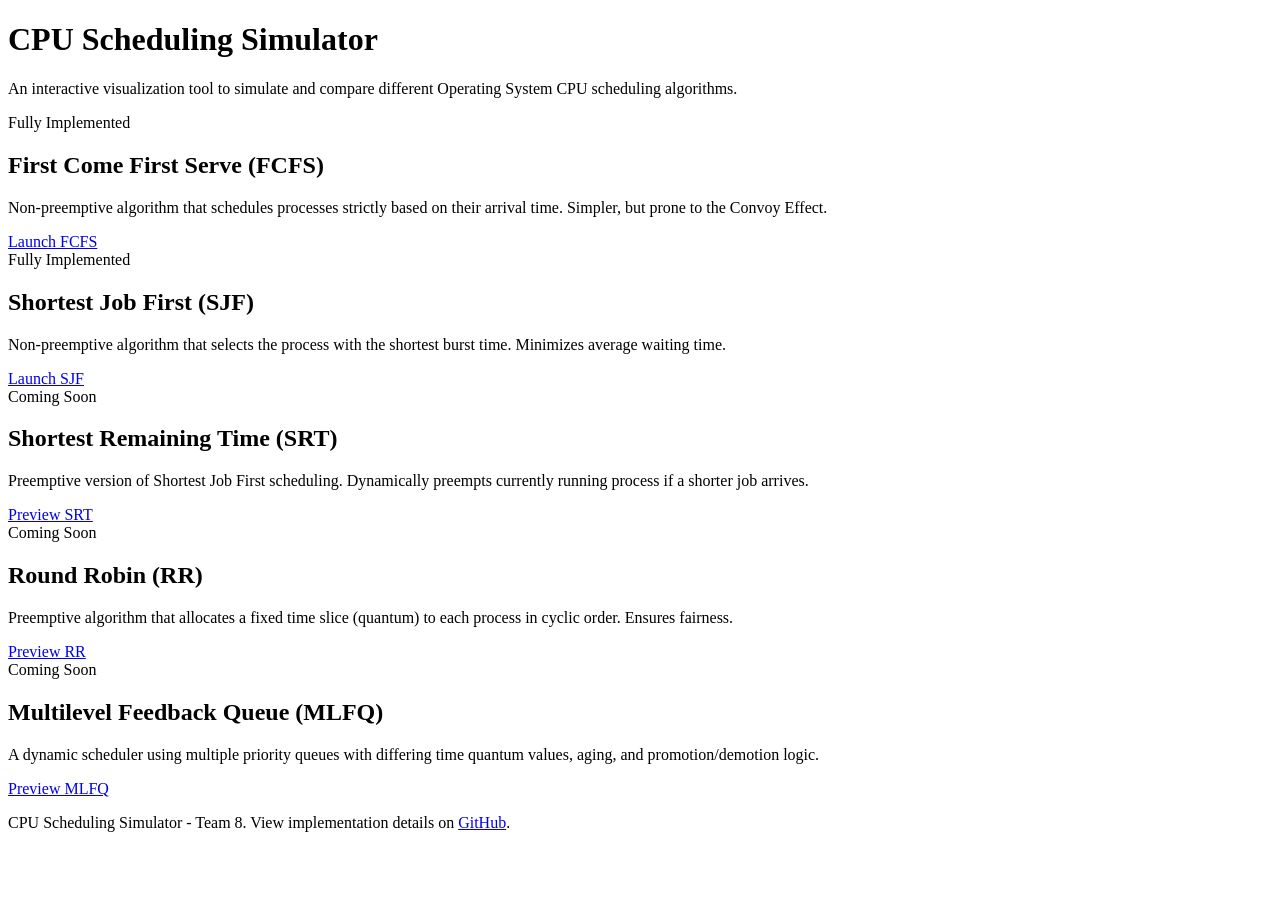
==== UI/index.html @ 731acb19 "connect all ui pages" ====
<!DOCTYPE html>
<html lang="en">
<head>
    <meta charset="UTF-8">
    <meta name="viewport" content="width=device-width, initial-scale=1.0">
    <title>CPU Scheduling Simulator</title>
    <link rel="stylesheet" href="style.css">
</head>
<body>
    <div class="container">
        <header>
            <h1>CPU Scheduling Simulator</h1>
            <p class="subtitle">An interactive visualization tool to simulate and compare different Operating System CPU scheduling algorithms.</p>
        </header>

        <main>
            <section class="grid-dashboard">
                <!-- FCFS Card -->
                <div class="card">
                    <div>
                        <span class="badge badge-active">Fully Implemented</span>
                        <h2 class="card-title">First Come First Serve (FCFS)</h2>
                        <p class="card-desc">Non-preemptive algorithm that schedules processes strictly based on their arrival time. Simpler, but prone to the Convoy Effect.</p>
                    </div>
                    <a href="FCFS.html" class="btn btn-primary">Launch FCFS</a>
                </div>

                <!-- SJF Card -->
                <div class="card">
                    <div>
                        <span class="badge badge-active">Fully Implemented</span>
                        <h2 class="card-title">Shortest Job First (SJF)</h2>
                        <p class="card-desc">Non-preemptive algorithm that selects the process with the shortest burst time. Minimizes average waiting time.</p>
                    </div>
                    <a href="SJF.html" class="btn btn-primary">Launch SJF</a>
                </div>

                <!-- SRT Card -->
                <div class="card disabled">
                    <div>
                        <span class="badge badge-soon">Coming Soon</span>
                        <h2 class="card-title">Shortest Remaining Time (SRT)</h2>
                        <p class="card-desc">Preemptive version of Shortest Job First scheduling. Dynamically preempts currently running process if a shorter job arrives.</p>
                    </div>
                    <a href="SRT.html" class="btn btn-secondary">Preview SRT</a>
                </div>

                <!-- RR Card -->
                <div class="card disabled">
                    <div>
                        <span class="badge badge-soon">Coming Soon</span>
                        <h2 class="card-title">Round Robin (RR)</h2>
                        <p class="card-desc">Preemptive algorithm that allocates a fixed time slice (quantum) to each process in cyclic order. Ensures fairness.</p>
                    </div>
                    <a href="RR.html" class="btn btn-secondary">Preview RR</a>
                </div>

                <!-- MLFQ Card -->
                <div class="card disabled">
                    <div>
                        <span class="badge badge-soon">Coming Soon</span>
                        <h2 class="card-title">Multilevel Feedback Queue (MLFQ)</h2>
                        <p class="card-desc">A dynamic scheduler using multiple priority queues with differing time quantum values, aging, and promotion/demotion logic.</p>
                    </div>
                    <a href="MLFQ.html" class="btn btn-secondary">Preview MLFQ</a>
                </div>
            </section>
        </main>

        <footer>
            <p>CPU Scheduling Simulator - Team 8. View implementation details on <a href="https://github.com/" target="_blank">GitHub</a>.</p>
        </footer>
    </div>
</body>
</html>
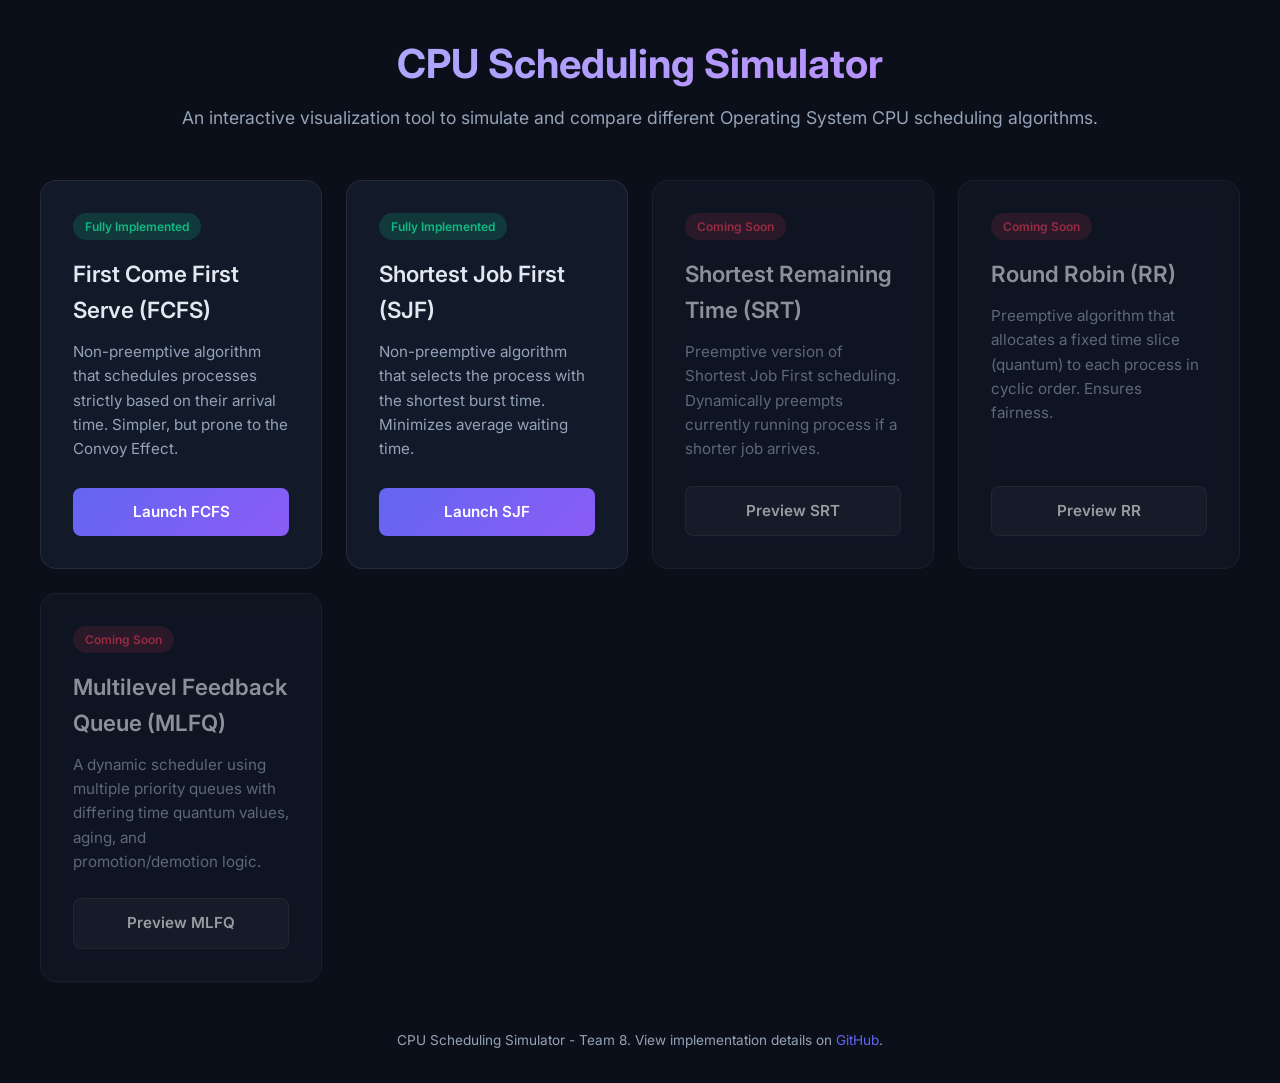
==== commit d3c4a0ad: "no more cpp just vanilla js ;)" ====
--- a/UI/index.html
+++ b/UI/index.html
@@ -1,16 +1,19 @@
 <!DOCTYPE html>
 <html lang="en">
+
 <head>
     <meta charset="UTF-8">
     <meta name="viewport" content="width=device-width, initial-scale=1.0">
     <title>CPU Scheduling Simulator</title>
     <link rel="stylesheet" href="style.css">
 </head>
+
 <body>
     <div class="container">
         <header>
             <h1>CPU Scheduling Simulator</h1>
-            <p class="subtitle">An interactive visualization tool to simulate and compare different Operating System CPU scheduling algorithms.</p>
+            <p class="subtitle">An interactive visualization tool to simulate and compare different Operating System CPU
+                scheduling algorithms.</p>
         </header>
 
         <main>
@@ -20,7 +23,8 @@
                     <div>
                         <span class="badge badge-active">Fully Implemented</span>
                         <h2 class="card-title">First Come First Serve (FCFS)</h2>
-                        <p class="card-desc">Non-preemptive algorithm that schedules processes strictly based on their arrival time. Simpler, but prone to the Convoy Effect.</p>
+                        <p class="card-desc">Non-preemptive algorithm that schedules processes strictly based on their
+                            arrival time. Simpler, but prone to the Convoy Effect.</p>
                     </div>
                     <a href="FCFS.html" class="btn btn-primary">Launch FCFS</a>
                 </div>
@@ -30,7 +34,8 @@
                     <div>
                         <span class="badge badge-active">Fully Implemented</span>
                         <h2 class="card-title">Shortest Job First (SJF)</h2>
-                        <p class="card-desc">Non-preemptive algorithm that selects the process with the shortest burst time. Minimizes average waiting time.</p>
+                        <p class="card-desc">Non-preemptive algorithm that selects the process with the shortest burst
+                            time. Minimizes average waiting time.</p>
                     </div>
                     <a href="SJF.html" class="btn btn-primary">Launch SJF</a>
                 </div>
@@ -40,7 +45,8 @@
                     <div>
                         <span class="badge badge-soon">Coming Soon</span>
                         <h2 class="card-title">Shortest Remaining Time (SRT)</h2>
-                        <p class="card-desc">Preemptive version of Shortest Job First scheduling. Dynamically preempts currently running process if a shorter job arrives.</p>
+                        <p class="card-desc">Preemptive version of Shortest Job First scheduling. Dynamically preempts
+                            currently running process if a shorter job arrives.</p>
                     </div>
                     <a href="SRT.html" class="btn btn-secondary">Preview SRT</a>
                 </div>
@@ -50,7 +56,8 @@
                     <div>
                         <span class="badge badge-soon">Coming Soon</span>
                         <h2 class="card-title">Round Robin (RR)</h2>
-                        <p class="card-desc">Preemptive algorithm that allocates a fixed time slice (quantum) to each process in cyclic order. Ensures fairness.</p>
+                        <p class="card-desc">Preemptive algorithm that allocates a fixed time slice (quantum) to each
+                            process in cyclic order. Ensures fairness.</p>
                     </div>
                     <a href="RR.html" class="btn btn-secondary">Preview RR</a>
                 </div>
@@ -60,7 +67,8 @@
                     <div>
                         <span class="badge badge-soon">Coming Soon</span>
                         <h2 class="card-title">Multilevel Feedback Queue (MLFQ)</h2>
-                        <p class="card-desc">A dynamic scheduler using multiple priority queues with differing time quantum values, aging, and promotion/demotion logic.</p>
+                        <p class="card-desc">A dynamic scheduler using multiple priority queues with differing time
+                            quantum values, aging, and promotion/demotion logic.</p>
                     </div>
                     <a href="MLFQ.html" class="btn btn-secondary">Preview MLFQ</a>
                 </div>
@@ -68,8 +76,10 @@
         </main>
 
         <footer>
-            <p>CPU Scheduling Simulator - Team 8. View implementation details on <a href="https://github.com/" target="_blank">GitHub</a>.</p>
+            <p>CPU Scheduling Simulator - Team 8. View implementation details on <a href="https://github.com/"
+                    target="_blank">GitHub</a>.</p>
         </footer>
     </div>
 </body>
-</html>
+
+</html>
--- a/UI/style.css
+++ b/UI/style.css
@@ -0,0 +1,404 @@
+@import url('https://fonts.googleapis.com/css2?family=Inter:wght@300;400;500;600;700&display=swap');
+
+:root {
+    --bg-primary: #0b0f19;
+    --bg-secondary: rgba(22, 30, 49, 0.7);
+    --border-color: rgba(255, 255, 255, 0.08);
+    --text-primary: #f8fafc;
+    --text-secondary: #94a3b8;
+    --accent-blue: #3b82f6;
+    --accent-purple: #8b5cf6;
+    --accent-indigo: #6366f1;
+    --accent-emerald: #10b981;
+    --accent-rose: #f43f5e;
+    
+    --card-gradient: linear-gradient(135deg, rgba(99, 102, 241, 0.15) 0%, rgba(139, 92, 246, 0.15) 100%);
+    --button-gradient: linear-gradient(135deg, #6366f1 0%, #8b5cf6 100%);
+}
+
+* {
+    box-sizing: border-box;
+    margin: 0;
+    padding: 0;
+}
+
+body {
+    font-family: 'Inter', sans-serif;
+    background-color: var(--bg-primary);
+    color: var(--text-primary);
+    line-height: 1.6;
+    min-height: 100vh;
+    padding: 2rem 1rem;
+    display: flex;
+    flex-direction: column;
+    align-items: center;
+}
+
+.container {
+    width: 100%;
+    max-width: 1200px;
+    margin: 0 auto;
+}
+
+/* Header & Typography */
+header {
+    text-align: center;
+    margin-bottom: 3rem;
+}
+
+h1 {
+    font-size: 2.5rem;
+    font-weight: 700;
+    background: linear-gradient(to right, #a5b4fc, #c084fc);
+    -webkit-background-clip: text;
+    -webkit-text-fill-color: transparent;
+    margin-bottom: 0.5rem;
+}
+
+h2 {
+    font-size: 1.8rem;
+    color: #e2e8f0;
+    margin-bottom: 1.5rem;
+}
+
+p.subtitle {
+    color: var(--text-secondary);
+    font-size: 1.1rem;
+}
+
+/* Back Button */
+.btn-back {
+    display: inline-flex;
+    align-items: center;
+    text-decoration: none;
+    color: var(--text-secondary);
+    font-weight: 500;
+    margin-bottom: 1.5rem;
+    transition: color 0.2s ease;
+}
+
+.btn-back:hover {
+    color: var(--text-primary);
+}
+
+.btn-back svg {
+    margin-right: 0.5rem;
+    width: 18px;
+    height: 18px;
+}
+
+/* Cards & Layout */
+.grid-dashboard {
+    display: grid;
+    grid-template-columns: repeat(auto-fit, minmax(280px, 1fr));
+    gap: 1.5rem;
+    margin-top: 2rem;
+}
+
+.card {
+    background: var(--bg-secondary);
+    backdrop-filter: blur(12px);
+    -webkit-backdrop-filter: blur(12px);
+    border: 1px solid var(--border-color);
+    border-radius: 16px;
+    padding: 2rem;
+    transition: transform 0.3s ease, border-color 0.3s ease, box-shadow 0.3s ease;
+    display: flex;
+    flex-direction: column;
+    justify-content: space-between;
+}
+
+.card:hover {
+    transform: translateY(-5px);
+    border-color: rgba(99, 102, 241, 0.4);
+    box-shadow: 0 10px 30px rgba(99, 102, 241, 0.1);
+}
+
+.card.disabled {
+    opacity: 0.6;
+}
+
+.card.disabled:hover {
+    transform: none;
+    border-color: var(--border-color);
+    box-shadow: none;
+}
+
+.card-title {
+    font-size: 1.4rem;
+    font-weight: 600;
+    margin-bottom: 0.75rem;
+    color: #e2e8f0;
+}
+
+.card-desc {
+    color: var(--text-secondary);
+    font-size: 0.95rem;
+    margin-bottom: 1.5rem;
+    flex-grow: 1;
+}
+
+.badge {
+    display: inline-block;
+    padding: 0.25rem 0.75rem;
+    border-radius: 9999px;
+    font-size: 0.75rem;
+    font-weight: 600;
+    margin-bottom: 1rem;
+    align-self: flex-start;
+}
+
+.badge-active {
+    background-color: rgba(16, 185, 129, 0.2);
+    color: var(--accent-emerald);
+}
+
+.badge-soon {
+    background-color: rgba(244, 63, 94, 0.2);
+    color: var(--accent-rose);
+}
+
+/* Form Styles */
+.form-section {
+    background: var(--bg-secondary);
+    backdrop-filter: blur(12px);
+    border: 1px solid var(--border-color);
+    border-radius: 16px;
+    padding: 2rem;
+    margin-bottom: 2rem;
+}
+
+.form-row {
+    display: flex;
+    flex-wrap: wrap;
+    gap: 1rem;
+    align-items: flex-end;
+    margin-bottom: 1.5rem;
+}
+
+.form-group {
+    display: flex;
+    flex-direction: column;
+    flex: 1;
+    min-width: 150px;
+}
+
+label {
+    font-size: 0.85rem;
+    font-weight: 500;
+    color: var(--text-secondary);
+    margin-bottom: 0.5rem;
+}
+
+input {
+    background: rgba(15, 23, 42, 0.6);
+    border: 1px solid var(--border-color);
+    border-radius: 8px;
+    padding: 0.75rem 1rem;
+    color: var(--text-primary);
+    font-family: inherit;
+    font-size: 0.95rem;
+    transition: border-color 0.2s, box-shadow 0.2s;
+}
+
+input:focus {
+    outline: none;
+    border-color: var(--accent-indigo);
+    box-shadow: 0 0 0 3px rgba(99, 102, 241, 0.25);
+}
+
+/* Buttons */
+.btn {
+    display: inline-flex;
+    align-items: center;
+    justify-content: center;
+    padding: 0.75rem 1.5rem;
+    border-radius: 8px;
+    font-weight: 600;
+    font-size: 0.95rem;
+    cursor: pointer;
+    transition: all 0.2s ease;
+    border: none;
+    text-decoration: none;
+}
+
+.btn-primary {
+    background: var(--button-gradient);
+    color: white;
+}
+
+.btn-primary:hover {
+    opacity: 0.9;
+    transform: translateY(-1px);
+}
+
+.btn-secondary {
+    background: rgba(255, 255, 255, 0.05);
+    border: 1px solid var(--border-color);
+    color: var(--text-primary);
+}
+
+.btn-secondary:hover {
+    background: rgba(255, 255, 255, 0.1);
+    transform: translateY(-1px);
+}
+
+.btn-danger {
+    background: rgba(244, 63, 94, 0.2);
+    border: 1px solid rgba(244, 63, 94, 0.4);
+    color: #fda4af;
+}
+
+.btn-danger:hover {
+    background: rgba(244, 63, 94, 0.3);
+}
+
+/* Process Input List */
+.process-list-table {
+    width: 100%;
+    border-collapse: collapse;
+    margin-top: 1rem;
+}
+
+.process-list-table th, .process-list-table td {
+    padding: 0.75rem 1rem;
+    text-align: left;
+    border-bottom: 1px solid var(--border-color);
+}
+
+.process-list-table th {
+    color: var(--text-secondary);
+    font-weight: 600;
+    font-size: 0.85rem;
+    text-transform: uppercase;
+}
+
+/* Gantt Chart */
+.gantt-section {
+    background: var(--bg-secondary);
+    backdrop-filter: blur(12px);
+    border: 1px solid var(--border-color);
+    border-radius: 16px;
+    padding: 2rem;
+    margin-bottom: 2rem;
+    overflow-x: auto;
+}
+
+.gantt-chart-container {
+    display: flex;
+    flex-direction: column;
+    margin-top: 1.5rem;
+    min-width: 600px;
+}
+
+.gantt-timeline {
+    display: flex;
+    border: 1px solid var(--border-color);
+    border-radius: 8px;
+    overflow: hidden;
+    background: rgba(15, 23, 42, 0.4);
+}
+
+.gantt-block {
+    display: flex;
+    flex-direction: column;
+    align-items: center;
+    justify-content: center;
+    color: white;
+    font-weight: 600;
+    font-size: 0.9rem;
+    padding: 1.25rem 0;
+    min-height: 60px;
+    position: relative;
+    border-right: 1px solid rgba(255, 255, 255, 0.1);
+}
+
+.gantt-block.idle {
+    background: rgba(255, 255, 255, 0.05);
+    color: var(--text-secondary);
+    font-weight: 400;
+    font-style: italic;
+}
+
+.gantt-time-labels {
+    display: flex;
+    position: relative;
+    height: 25px;
+    margin-top: 5px;
+}
+
+.gantt-time-label {
+    position: absolute;
+    transform: translateX(-50%);
+    font-size: 0.8rem;
+    color: var(--text-secondary);
+    font-weight: 500;
+}
+
+/* Results Table */
+.results-section {
+    background: var(--bg-secondary);
+    backdrop-filter: blur(12px);
+    border: 1px solid var(--border-color);
+    border-radius: 16px;
+    padding: 2rem;
+    margin-bottom: 2rem;
+}
+
+.results-table {
+    width: 100%;
+    border-collapse: collapse;
+    margin-top: 1.5rem;
+}
+
+.results-table th, .results-table td {
+    padding: 1rem;
+    text-align: center;
+    border-bottom: 1px solid var(--border-color);
+}
+
+.results-table th {
+    background: rgba(15, 23, 42, 0.4);
+    color: var(--text-secondary);
+    font-weight: 600;
+}
+
+.results-table tr:hover td {
+    background: rgba(255, 255, 255, 0.02);
+}
+
+.metrics-summary-cards {
+    display: grid;
+    grid-template-columns: repeat(auto-fit, minmax(220px, 1fr));
+    gap: 1.5rem;
+    margin-top: 2rem;
+}
+
+.metric-summary-card {
+    background: rgba(15, 23, 42, 0.4);
+    border: 1px solid var(--border-color);
+    border-radius: 12px;
+    padding: 1.5rem;
+    text-align: center;
+}
+
+.metric-summary-value {
+    font-size: 2rem;
+    font-weight: 700;
+    color: var(--accent-indigo);
+    margin-top: 0.5rem;
+}
+
+/* Footer */
+footer {
+    margin-top: auto;
+    text-align: center;
+    padding-top: 3rem;
+    color: var(--text-secondary);
+    font-size: 0.85rem;
+}
+
+footer a {
+    color: var(--accent-indigo);
+    text-decoration: none;
+}
